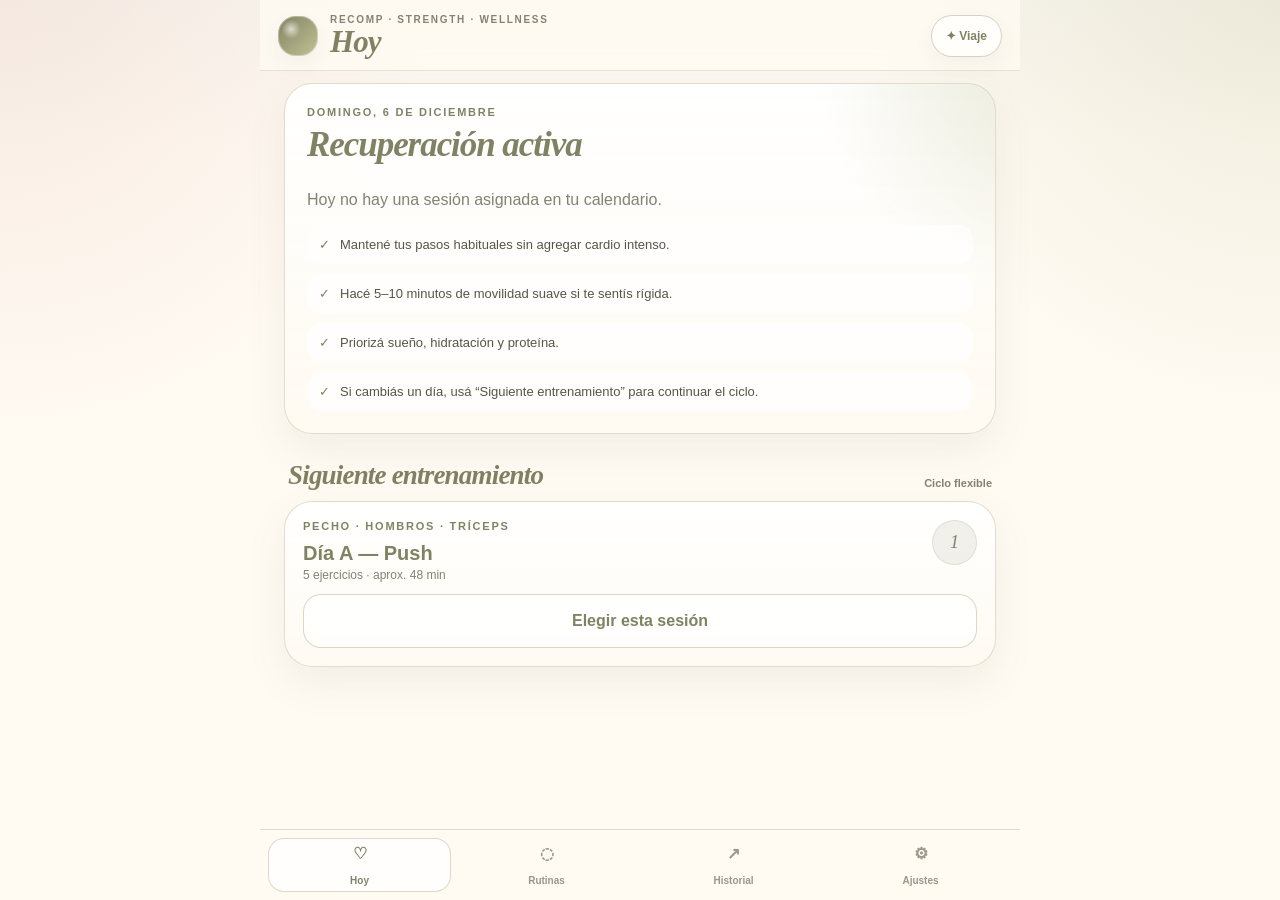
==== index.html @ f1119854 "Add files via upload Primera versión de Recomp Studio" ====
<!doctype html>
<html lang="es">
<head>
  <meta charset="utf-8">
  <meta name="viewport" content="width=device-width, initial-scale=1, viewport-fit=cover">
  <meta name="theme-color" content="#FFFAF2">
  <meta name="apple-mobile-web-app-capable" content="yes">
  <meta name="apple-mobile-web-app-status-bar-style" content="default">
  <meta name="apple-mobile-web-app-title" content="Recomp Studio">
  <meta name="description" content="Rutina personal de recomposición corporal con seguimiento de series, descansos e historial.">
  <link rel="manifest" href="./manifest.json">
  <link rel="apple-touch-icon" href="./icons/apple-touch-icon.png">
  <link rel="icon" href="./icons/icon-192.png">
  <link rel="stylesheet" href="./styles.css">
  <title>Recomp Studio</title>
</head>
<body>
  <div id="app">
    <header class="topbar">
      <div class="brand-lockup">
        <div class="brand-mark" aria-hidden="true"></div>
        <div>
          <p class="eyebrow">RECOMP · STRENGTH · WELLNESS</p>
          <h1 id="page-title">Hoy</h1>
        </div>
      </div>
      <button id="travel-pill" class="travel-pill" type="button" aria-label="Alternar modo viaje">
        <span>✦</span> Viaje
      </button>
    </header>

    <main id="main-content" class="main-content" aria-live="polite"></main>

    <aside id="timer-panel" class="timer-panel hidden" aria-live="assertive">
      <div>
        <p class="timer-label">REST BREAK</p>
        <strong id="timer-value">01:30</strong>
      </div>
      <div class="timer-actions">
        <button id="timer-pause" type="button">Pausar</button>
        <button id="timer-add" type="button">+15 s</button>
        <button id="timer-skip" type="button">Saltar</button>
      </div>
    </aside>

    <nav class="bottom-nav" aria-label="Navegación principal">
      <button class="nav-item active" data-view="today" type="button">
        <span class="nav-icon">♡</span><span>Hoy</span>
      </button>
      <button class="nav-item" data-view="routines" type="button">
        <span class="nav-icon">◌</span><span>Rutinas</span>
      </button>
      <button class="nav-item" data-view="history" type="button">
        <span class="nav-icon">↗</span><span>Historial</span>
      </button>
      <button class="nav-item" data-view="settings" type="button">
        <span class="nav-icon">⚙</span><span>Ajustes</span>
      </button>
    </nav>
  </div>

  <input id="import-input" type="file" accept="application/json" hidden>
  <script src="./routine-data.js"></script>
  <script src="./app.js"></script>
</body>
</html>
---- styles.css ----
:root {
  color-scheme: light;
  --c-sage: #818263;
  --c-avocado: #C2C395;
  --c-blush: #DDBAAE;
  --c-peach: #EFD7CF;
  --c-oat: #DCD4C1;
  --c-honey: #F3EAD4;
  --c-coconut: #FFFAF2;
  --c-ink: #555548;
  --c-ink-soft: #858174;
  --c-line: rgba(129,130,99,.22);
  --c-line-strong: rgba(129,130,99,.34);
  --c-card: rgba(255, 250, 242, .86);
  --c-white: rgba(255,255,255,.72);
  --shadow-soft: 0 16px 40px rgba(103, 98, 83, .08);
  --shadow-sm: 0 8px 20px rgba(103, 98, 83, .06);
  --radius-lg: 28px;
  --radius-md: 20px;
  --radius-sm: 15px;
  --safe-bottom: env(safe-area-inset-bottom, 0px);
  --display: ui-serif, "New York", Georgia, serif;
  --rounded: -apple-system, BlinkMacSystemFont, "SF Pro Display", "Segoe UI", sans-serif;
  --body: -apple-system, BlinkMacSystemFont, "SF Pro Text", "Segoe UI", sans-serif;
}

* { box-sizing: border-box; }
html { background: var(--c-coconut); }
body {
  margin: 0;
  min-height: 100vh;
  color: var(--c-ink);
  font-family: var(--body);
  -webkit-font-smoothing: antialiased;
  background:
    radial-gradient(circle at top left, rgba(239,215,207,.45), transparent 28%),
    radial-gradient(circle at top right, rgba(194,195,149,.24), transparent 26%),
    linear-gradient(180deg, #f8f5ee 0%, #fffaf2 16%, #fffaf2 100%);
}
button, input, select, textarea { font: inherit; }
button { cursor: pointer; -webkit-tap-highlight-color: transparent; }
button:focus-visible, input:focus-visible, select:focus-visible, textarea:focus-visible {
  outline: 2px solid var(--c-avocado);
  outline-offset: 2px;
}

#app { min-height: 100vh; max-width: 760px; margin: 0 auto; }
.topbar {
  position: sticky;
  top: 0;
  z-index: 20;
  display: flex;
  justify-content: space-between;
  align-items: center;
  gap: 12px;
  padding: calc(14px + env(safe-area-inset-top, 0px)) 18px 13px;
  background: rgba(255,250,242,.82);
  backdrop-filter: blur(16px);
  border-bottom: 1px solid rgba(220,212,193,.65);
}
.brand-lockup { display: flex; align-items: center; gap: 12px; min-width: 0; }
.brand-mark {
  width: 40px;
  height: 40px;
  flex: 0 0 40px;
  border-radius: 18px;
  background:
    radial-gradient(circle at 33% 33%, rgba(255,255,255,.65), transparent 25%),
    linear-gradient(135deg, var(--c-sage), var(--c-avocado));
  box-shadow: inset 0 0 0 1px rgba(255,255,255,.35), var(--shadow-sm);
}
.eyebrow {
  margin: 0 0 2px;
  color: var(--c-ink-soft);
  font-size: 10px;
  letter-spacing: .17em;
  font-weight: 700;
}
h1 {
  margin: 0;
  font-family: var(--display);
  font-size: 31px;
  line-height: .98;
  font-style: italic;
  letter-spacing: -.03em;
  color: var(--c-sage);
}
h2, h3, p { margin-top: 0; }

.travel-pill {
  min-height: 42px;
  border: 1px solid var(--c-line-strong);
  border-radius: 999px;
  padding: 0 14px;
  background: rgba(255,255,255,.7);
  box-shadow: var(--shadow-sm);
  color: var(--c-sage);
  font-size: 12px;
  font-weight: 700;
}
.travel-pill.active {
  background: var(--c-avocado);
  color: white;
  border-color: transparent;
}

.main-content { padding: 12px 16px calc(116px + var(--safe-bottom)); }

.hero-card, .panel, .routine-card, .history-card, .recovery-card {
  position: relative;
  overflow: hidden;
  border: 1px solid rgba(220,212,193,.8);
  border-radius: var(--radius-lg);
  background: linear-gradient(180deg, rgba(255,255,255,.92), rgba(255,250,242,.86));
  box-shadow: var(--shadow-soft);
}

.hero-card {
  padding: 24px 22px 22px;
  min-height: 260px;
  background:
    radial-gradient(circle at right -5% top -6%, rgba(194,195,149,.34), transparent 28%),
    radial-gradient(circle at right 12% top 38%, rgba(239,215,207,.72), transparent 22%),
    linear-gradient(180deg, rgba(255,255,255,.95), rgba(255,250,242,.88));
}
.hero-card::before {
  content: "";
  position: absolute;
  width: 220px;
  height: 220px;
  right: -80px;
  top: -85px;
  border-radius: 50%;
  background: rgba(129,130,99,.08);
}
.hero-card::after {
  content: "";
  position: absolute;
  width: 180px;
  height: 180px;
  right: -18px;
  bottom: -105px;
  border-radius: 50%;
  background: rgba(239,215,207,.38);
}
.hero-card > * { position: relative; z-index: 1; }

.kicker {
  margin: 0 0 10px;
  color: var(--c-sage);
  font-size: 11px;
  font-weight: 700;
  letter-spacing: .16em;
  text-transform: uppercase;
}
.hero-title {
  max-width: 72%;
  margin-bottom: 10px;
  font-family: var(--display);
  font-size: clamp(34px, 10vw, 50px);
  line-height: .95;
  font-style: italic;
  letter-spacing: -.045em;
  color: var(--c-sage);
}
.hero-subtitle {
  max-width: 64%;
  color: var(--c-ink-soft);
  line-height: 1.5;
}
.hero-meta, .routine-meta, .history-meta {
  display: flex;
  flex-wrap: wrap;
  gap: 8px;
  margin: 18px 0;
}
.chip {
  border: 1px solid rgba(220,212,193,.9);
  border-radius: 999px;
  padding: 8px 11px;
  color: var(--c-sage);
  background: rgba(255,255,255,.72);
  font-size: 12px;
  font-weight: 600;
}

.primary-btn, .secondary-btn, .danger-btn {
  width: 100%;
  min-height: 54px;
  border: 0;
  border-radius: 18px;
  padding: 0 18px;
  font-weight: 700;
}
.primary-btn {
  background: linear-gradient(135deg, var(--c-sage), #929476);
  box-shadow: 0 10px 20px rgba(129,130,99,.22);
  color: white;
}
.secondary-btn {
  background: rgba(255,255,255,.8);
  border: 1px solid rgba(220,212,193,.95);
  color: var(--c-sage);
}
.danger-btn {
  background: #f3e8e4;
  border: 1px solid rgba(221,186,174,.8);
  color: #8f7469;
}
.inline-actions { display: grid; grid-template-columns: 1fr 1fr; gap: 10px; }

.section-heading {
  display: flex;
  justify-content: space-between;
  align-items: end;
  gap: 10px;
  margin: 28px 4px 12px;
}
.section-heading h2 {
  margin: 0;
  font-family: var(--display);
  font-size: 27px;
  line-height: .98;
  font-style: italic;
  letter-spacing: -.03em;
  color: var(--c-sage);
}
.section-heading span {
  color: var(--c-ink-soft);
  font-size: 11px;
  font-weight: 600;
}

.routine-list, .history-list { display: grid; gap: 14px; }
.routine-card, .history-card { padding: 18px; }
.routine-list .routine-card:nth-child(4n+1) { background: linear-gradient(180deg, rgba(255,255,255,.96), rgba(239,215,207,.5)); }
.routine-list .routine-card:nth-child(4n+2) { background: linear-gradient(180deg, rgba(255,255,255,.96), rgba(194,195,149,.4)); }
.routine-list .routine-card:nth-child(4n+3) { background: linear-gradient(180deg, rgba(255,255,255,.96), rgba(220,212,193,.55)); }
.routine-list .routine-card:nth-child(4n+4) { background: linear-gradient(180deg, rgba(255,255,255,.96), rgba(238,234,212,.6)); }
.routine-card-top, .history-card-top {
  display: flex;
  justify-content: space-between;
  gap: 12px;
}
.routine-number {
  display: grid;
  place-items: center;
  flex: 0 0 45px;
  height: 45px;
  border-radius: 50%;
  background: rgba(129,130,99,.11);
  color: var(--c-sage);
  font-family: var(--display);
  font-size: 18px;
  font-style: italic;
  box-shadow: inset 0 0 0 1px rgba(129,130,99,.16);
}
.routine-card h3, .history-card h3 {
  margin-bottom: 4px;
  font-size: 20px;
  line-height: 1.12;
  color: var(--c-sage);
}
.muted { color: var(--c-ink-soft); }
.small { font-size: 12px; }

.workout-header {
  margin-bottom: 15px;
  padding: 16px 16px;
  border-radius: 22px;
  background: rgba(255,255,255,.78);
  border: 1px solid rgba(220,212,193,.9);
  box-shadow: var(--shadow-sm);
}
.back-btn {
  border: 0;
  background: none;
  color: var(--c-sage);
  padding: 6px 0 10px;
  font-weight: 700;
}
.progress-wrap { margin: 13px 0 4px; }
.progress-info {
  display: flex;
  justify-content: space-between;
  margin-bottom: 7px;
  color: var(--c-ink-soft);
  font-size: 12px;
}
.progress-track {
  height: 10px;
  border-radius: 999px;
  background: rgba(220,212,193,.7);
  overflow: hidden;
}
.progress-bar {
  height: 100%;
  background: linear-gradient(90deg, var(--c-blush), var(--c-avocado));
  border-radius: inherit;
  transition: width .25s ease;
}

.exercise-list { display: grid; gap: 13px; }
.exercise-card {
  border: 1px solid rgba(220,212,193,.9);
  border-radius: 24px;
  padding: 17px;
  background: rgba(255,255,255,.88);
  box-shadow: var(--shadow-sm);
  transition: .2s ease;
}
.exercise-card.complete {
  background: linear-gradient(180deg, rgba(194,195,149,.18), rgba(255,255,255,.88));
  border-color: rgba(194,195,149,.7);
}
.exercise-card h3 {
  margin: 0;
  font-size: 18px;
  line-height: 1.18;
  color: var(--c-sage);
}
.exercise-top { display: flex; justify-content: space-between; gap: 10px; }
.exercise-index {
  flex: 0 0 36px;
  height: 36px;
  display: grid;
  place-items: center;
  border-radius: 50%;
  background: rgba(239,215,207,.65);
  color: var(--c-sage);
  font-weight: 700;
}
.exercise-heading { flex: 1; }
.exercise-detail {
  margin: 6px 0 0;
  color: var(--c-ink-soft);
  font-size: 13px;
}
.superset-badge, .travel-badge {
  display: inline-flex;
  align-items: center;
  margin-top: 9px;
  border-radius: 999px;
  padding: 6px 9px;
  font-size: 10px;
  font-weight: 700;
  letter-spacing: .05em;
  text-transform: uppercase;
}
.superset-badge { background: rgba(194,195,149,.32); color: var(--c-sage); }
.travel-badge { background: rgba(239,215,207,.65); color: #8f7469; }
.last-performance, .suggestion {
  margin: 13px 0 0;
  border-radius: 14px;
  padding: 10px 12px;
  background: rgba(255,250,242,.88);
  color: var(--c-ink-soft);
  font-size: 12px;
  line-height: 1.45;
}
.suggestion { background: rgba(238,234,212,.65); color: var(--c-sage); }

.set-table { display: grid; gap: 8px; margin-top: 14px; }
.set-row {
  display: grid;
  grid-template-columns: 34px minmax(0,1fr) minmax(0,1fr) 45px;
  align-items: center;
  gap: 7px;
}
.set-number {
  text-align: center;
  color: var(--c-ink-soft);
  font-size: 12px;
  font-weight: 700;
}
.field-wrap { position: relative; }
.field-wrap input {
  width: 100%;
  min-height: 44px;
  border: 1px solid rgba(220,212,193,.95);
  border-radius: 14px;
  padding: 8px 29px 8px 11px;
  background: rgba(255,255,255,.92);
  color: var(--c-sage);
  font-size: 15px;
}
.field-unit {
  position: absolute;
  right: 9px;
  top: 50%;
  transform: translateY(-50%);
  color: var(--c-ink-soft);
  font-size: 10px;
}
.set-toggle {
  width: 43px;
  height: 43px;
  border: 1px solid rgba(194,195,149,.65);
  border-radius: 50%;
  background: rgba(255,255,255,.95);
  color: var(--c-sage);
  font-size: 16px;
  font-weight: 700;
}
.set-toggle.done {
  background: var(--c-avocado);
  border-color: transparent;
  color: white;
}
.finish-wrap { margin-top: 18px; }

.timer-panel {
  position: fixed;
  z-index: 40;
  left: max(12px, calc((100vw - 760px) / 2 + 12px));
  right: max(12px, calc((100vw - 760px) / 2 + 12px));
  bottom: calc(78px + var(--safe-bottom));
  display: flex;
  justify-content: space-between;
  align-items: center;
  gap: 11px;
  border: 1px solid rgba(220,212,193,.9);
  border-radius: 21px;
  padding: 12px 14px;
  background: rgba(129,130,99,.96);
  box-shadow: 0 14px 36px rgba(129,130,99,.24);
  color: white;
}
.timer-panel.urgent {
  background: rgba(221,186,174,.98);
  color: #6b6458;
}
.timer-panel.hidden { display: none; }
.timer-label {
  margin: 0;
  color: rgba(255,255,255,.82);
  font-size: 10px;
  letter-spacing: .11em;
  font-weight: 700;
}
.timer-panel.urgent .timer-label { color: rgba(107,100,88,.82); }
.timer-panel strong {
  font-size: 27px;
  font-variant-numeric: tabular-nums;
}
.timer-actions { display: flex; gap: 6px; }
.timer-actions button {
  min-height: 38px;
  border: 1px solid rgba(255,255,255,.34);
  border-radius: 11px;
  padding: 0 10px;
  background: rgba(255,255,255,.12);
  color: white;
  font-size: 11px;
  font-weight: 700;
}
.timer-panel.urgent .timer-actions button {
  border-color: rgba(107,100,88,.22);
  background: rgba(255,255,255,.36);
  color: #6b6458;
}

.bottom-nav {
  position: fixed;
  z-index: 30;
  left: 50%;
  transform: translateX(-50%);
  bottom: 0;
  width: min(100%, 760px);
  display: grid;
  grid-template-columns: repeat(4,1fr);
  gap: 4px;
  padding: 8px 8px calc(8px + var(--safe-bottom));
  border-top: 1px solid rgba(220,212,193,.8);
  background: rgba(255,250,242,.92);
  backdrop-filter: blur(18px);
}
.nav-item {
  min-height: 54px;
  border: 0;
  border-radius: 16px;
  background: transparent;
  color: #9b9789;
  display: grid;
  place-items: center;
  gap: 1px;
  font-size: 10px;
  font-weight: 700;
}
.nav-item.active {
  background: rgba(255,255,255,.78);
  box-shadow: inset 0 0 0 1px rgba(220,212,193,.9);
  color: var(--c-sage);
}
.nav-icon { font-size: 16px; }

.panel { padding: 19px; }
.setting-row {
  display: flex;
  justify-content: space-between;
  align-items: center;
  gap: 16px;
  padding: 14px 0;
  border-bottom: 1px solid rgba(220,212,193,.72);
}
.setting-row:last-child { border-bottom: 0; }
.switch { position: relative; width: 50px; height: 30px; flex: 0 0 auto; }
.switch input { opacity: 0; width: 0; height: 0; }
.slider {
  position: absolute;
  inset: 0;
  border-radius: 999px;
  background: rgba(220,212,193,.85);
  transition: .2s;
}
.slider::after {
  content: "";
  position: absolute;
  width: 24px;
  height: 24px;
  left: 3px;
  top: 3px;
  border-radius: 50%;
  background: white;
  box-shadow: var(--shadow-sm);
  transition: .2s;
}
.switch input:checked + .slider { background: var(--c-avocado); }
.switch input:checked + .slider::after { transform: translateX(20px); }

.schedule-grid { display: grid; gap: 9px; margin-top: 12px; }
.schedule-row {
  display: grid;
  grid-template-columns: 90px 1fr;
  align-items: center;
  gap: 10px;
}
.schedule-row select {
  width: 100%;
  min-height: 43px;
  border: 1px solid rgba(220,212,193,.95);
  border-radius: 12px;
  padding: 0 10px;
  background: rgba(255,255,255,.84);
  color: var(--c-sage);
}
.recovery-card {
  padding: 22px;
  background:
    radial-gradient(circle at right -8% top -10%, rgba(194,195,149,.38), transparent 28%),
    linear-gradient(180deg, rgba(255,255,255,.95), rgba(255,250,242,.9));
}
.recovery-card h2 {
  max-width: 72%;
  font-family: var(--display);
  font-size: 35px;
  line-height: .97;
  font-style: italic;
  letter-spacing: -.03em;
  color: var(--c-sage);
}
.recovery-list { display: grid; gap: 10px; margin: 16px 0 0; }
.recovery-item {
  display: flex;
  gap: 10px;
  align-items: start;
  padding: 12px;
  border-radius: 15px;
  background: rgba(255,255,255,.74);
  font-size: 13px;
}
.recovery-item span:first-child { color: var(--c-sage); }
.history-card:nth-child(3n+1) { background: linear-gradient(180deg, rgba(255,255,255,.95), rgba(239,215,207,.45)); }
.history-card:nth-child(3n+2) { background: linear-gradient(180deg, rgba(255,255,255,.95), rgba(194,195,149,.32)); }
.history-card:nth-child(3n+3) { background: linear-gradient(180deg, rgba(255,255,255,.95), rgba(220,212,193,.5)); }

.empty-state {
  text-align: center;
  padding: 42px 20px;
  color: var(--c-ink-soft);
}
.divider { height: 1px; background: rgba(220,212,193,.8); margin: 18px 0; }
.note-input {
  width: 100%;
  min-height: 92px;
  resize: vertical;
  border: 1px solid rgba(220,212,193,.95);
  border-radius: 15px;
  padding: 12px;
  background: rgba(255,255,255,.92);
  color: var(--c-sage);
}
.toast {
  position: fixed;
  z-index: 100;
  left: 50%;
  transform: translateX(-50%);
  bottom: calc(95px + var(--safe-bottom));
  padding: 12px 14px;
  border-radius: 13px;
  background: var(--c-sage);
  color: white;
  font-size: 12px;
  font-weight: 700;
  box-shadow: 0 14px 30px rgba(129,130,99,.22);
}
code {
  padding: 2px 6px;
  border-radius: 6px;
  background: rgba(239,215,207,.45);
  color: var(--c-sage);
}
@media (max-width: 390px) {
  .hero-title { max-width: 70%; font-size: 37px; }
  .hero-subtitle { max-width: 70%; }
  .timer-actions button { padding: 0 8px; }
}
@media (min-width: 640px) {
  .main-content { padding-left: 24px; padding-right: 24px; }
  .routine-list { grid-template-columns: 1fr 1fr; }
}
@media (prefers-reduced-motion: reduce) {
  *, *::before, *::after { scroll-behavior: auto !important; transition: none !important; }
}
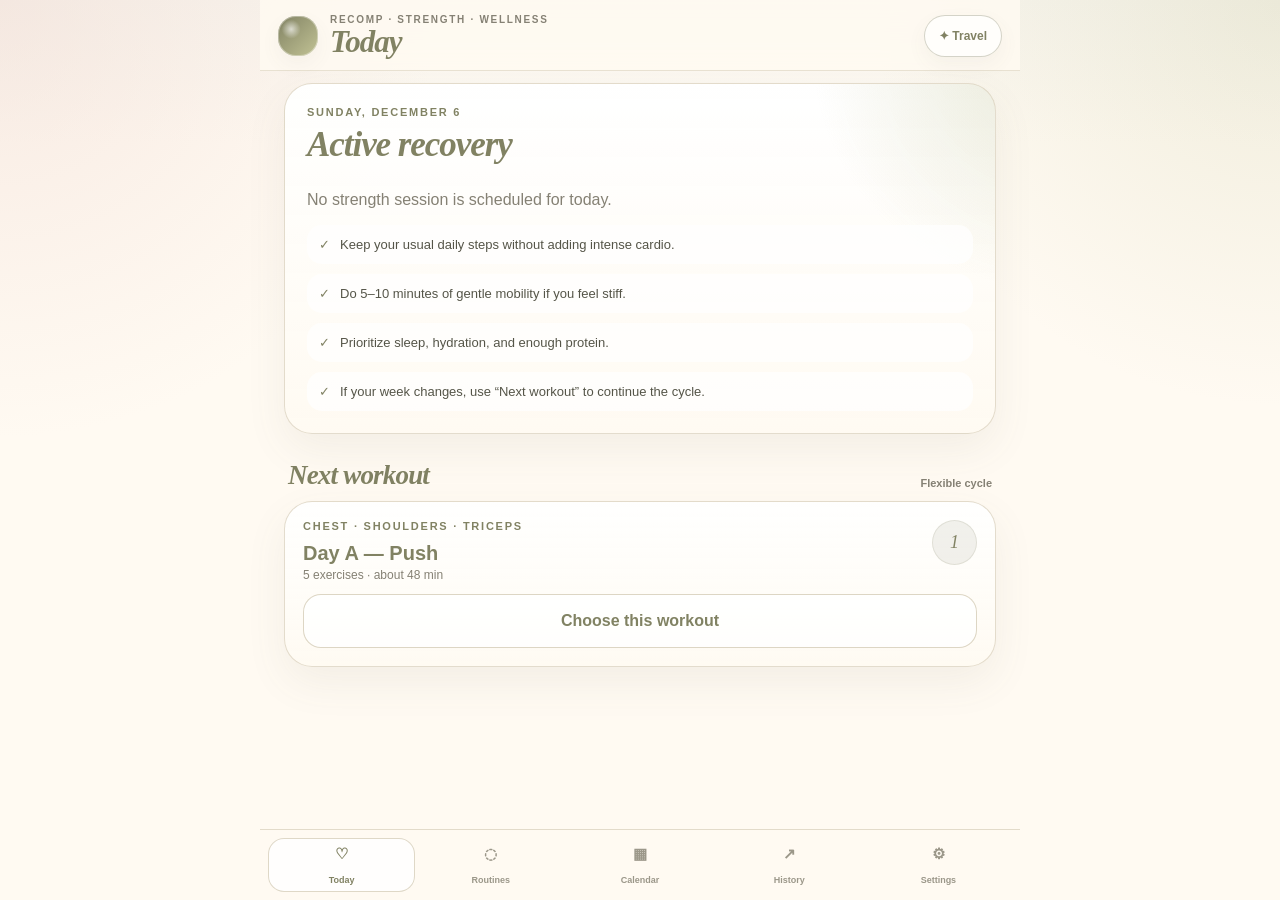
==== commit 5f162217: "Add files via upload" ====
--- a/index.html
+++ b/index.html
@@ -1,5 +1,5 @@
 <!doctype html>
-<html lang="es">
+<html lang="en">
 <head>
   <meta charset="utf-8">
   <meta name="viewport" content="width=device-width, initial-scale=1, viewport-fit=cover">
@@ -7,7 +7,7 @@
   <meta name="apple-mobile-web-app-capable" content="yes">
   <meta name="apple-mobile-web-app-status-bar-style" content="default">
   <meta name="apple-mobile-web-app-title" content="Recomp Studio">
-  <meta name="description" content="Rutina personal de recomposición corporal con seguimiento de series, descansos e historial.">
+  <meta name="description" content="A personal body recomposition workout tracker with sets, RIR, notes, rest timers, history, and calendar.">
   <link rel="manifest" href="./manifest.json">
   <link rel="apple-touch-icon" href="./icons/apple-touch-icon.png">
   <link rel="icon" href="./icons/icon-192.png">
@@ -21,11 +21,11 @@
         <div class="brand-mark" aria-hidden="true"></div>
         <div>
           <p class="eyebrow">RECOMP · STRENGTH · WELLNESS</p>
-          <h1 id="page-title">Hoy</h1>
+          <h1 id="page-title">Today</h1>
         </div>
       </div>
-      <button id="travel-pill" class="travel-pill" type="button" aria-label="Alternar modo viaje">
-        <span>✦</span> Viaje
+      <button id="travel-pill" class="travel-pill" type="button" aria-label="Toggle travel mode">
+        <span>✦</span> Travel
       </button>
     </header>
 
@@ -37,24 +37,27 @@
         <strong id="timer-value">01:30</strong>
       </div>
       <div class="timer-actions">
-        <button id="timer-pause" type="button">Pausar</button>
+        <button id="timer-pause" type="button">Pause</button>
         <button id="timer-add" type="button">+15 s</button>
-        <button id="timer-skip" type="button">Saltar</button>
+        <button id="timer-skip" type="button">Skip</button>
       </div>
     </aside>
 
-    <nav class="bottom-nav" aria-label="Navegación principal">
+    <nav class="bottom-nav" aria-label="Main navigation">
       <button class="nav-item active" data-view="today" type="button">
-        <span class="nav-icon">♡</span><span>Hoy</span>
+        <span class="nav-icon">♡</span><span>Today</span>
       </button>
       <button class="nav-item" data-view="routines" type="button">
-        <span class="nav-icon">◌</span><span>Rutinas</span>
+        <span class="nav-icon">◌</span><span>Routines</span>
+      </button>
+      <button class="nav-item" data-view="calendar" type="button">
+        <span class="nav-icon">▦</span><span>Calendar</span>
       </button>
       <button class="nav-item" data-view="history" type="button">
-        <span class="nav-icon">↗</span><span>Historial</span>
+        <span class="nav-icon">↗</span><span>History</span>
       </button>
       <button class="nav-item" data-view="settings" type="button">
-        <span class="nav-icon">⚙</span><span>Ajustes</span>
+        <span class="nav-icon">⚙</span><span>Settings</span>
       </button>
     </nav>
   </div>
--- a/styles.css
+++ b/styles.css
@@ -468,7 +468,7 @@
   bottom: 0;
   width: min(100%, 760px);
   display: grid;
-  grid-template-columns: repeat(4,1fr);
+  grid-template-columns: repeat(5, 1fr);
   gap: 4px;
   padding: 8px 8px calc(8px + var(--safe-bottom));
   border-top: 1px solid rgba(220,212,193,.8);
@@ -622,3 +622,273 @@
 @media (prefers-reduced-motion: reduce) {
   *, *::before, *::after { scroll-behavior: auto !important; transition: none !important; }
 }
+
+
+/* Version 2: English UI, RIR tracking, exercise notes, and calendar */
+.bottom-nav { gap: 2px; }
+.nav-item { min-width: 0; padding-left: 2px; padding-right: 2px; font-size: 9px; }
+.nav-icon { font-size: 15px; }
+
+.set-table-header,
+.set-row {
+  display: grid;
+  grid-template-columns: 27px repeat(3, minmax(0, 1fr)) 42px;
+  align-items: center;
+  gap: 6px;
+}
+
+.set-table-header {
+  padding: 0 1px 2px;
+  color: var(--c-ink-soft);
+  font-size: 10px;
+  font-weight: 700;
+  text-align: center;
+  text-transform: uppercase;
+  letter-spacing: .04em;
+}
+
+.set-table-header span:first-child { text-align: center; }
+
+.field-wrap input {
+  padding: 8px 6px;
+  text-align: center;
+  font-size: 14px;
+}
+
+.exercise-note-label {
+  display: block;
+  margin: 16px 0 7px;
+  color: var(--c-sage);
+  font-family: var(--font-display);
+  font-size: 16px;
+  font-style: italic;
+  font-weight: 600;
+}
+
+.exercise-note-input {
+  width: 100%;
+  min-height: 74px;
+  resize: vertical;
+  border: 1px solid rgba(220,212,193,.95);
+  border-radius: 15px;
+  padding: 11px 12px;
+  background: rgba(255,255,255,.76);
+  color: var(--c-ink);
+  line-height: 1.4;
+}
+
+.last-performance-title { margin-bottom: 8px; }
+
+.last-set-list {
+  display: flex;
+  flex-wrap: wrap;
+  gap: 6px;
+}
+
+.last-set-pill {
+  display: inline-flex;
+  border: 1px solid rgba(194,195,149,.58);
+  border-radius: 999px;
+  padding: 5px 8px;
+  background: rgba(255,255,255,.68);
+  color: var(--c-ink);
+  font-size: 10px;
+  font-weight: 650;
+}
+
+.last-exercise-note,
+.calendar-note,
+.session-note {
+  margin: 9px 0 0;
+  border-left: 3px solid var(--c-blush);
+  padding: 8px 10px;
+  border-radius: 0 10px 10px 0;
+  background: rgba(239,215,207,.36);
+  color: var(--c-ink);
+  font-size: 12px;
+  line-height: 1.45;
+}
+
+.calendar-card,
+.calendar-session-card {
+  border: 1px solid rgba(220,212,193,.86);
+  border-radius: 26px;
+  background: rgba(255,255,255,.74);
+  box-shadow: var(--soft-shadow);
+}
+
+.calendar-card { padding: 18px; }
+
+.calendar-toolbar {
+  display: grid;
+  grid-template-columns: 43px 1fr 43px;
+  align-items: center;
+  gap: 10px;
+  text-align: center;
+}
+
+.calendar-toolbar h2 {
+  margin: 0;
+  color: var(--c-sage);
+  font-family: var(--font-display);
+  font-size: 28px;
+  font-style: italic;
+  font-weight: 600;
+}
+
+.calendar-toolbar .kicker { margin-bottom: 3px; }
+
+.calendar-arrow {
+  width: 43px;
+  height: 43px;
+  border: 1px solid rgba(220,212,193,.95);
+  border-radius: 50%;
+  background: rgba(255,255,255,.84);
+  color: var(--c-sage);
+  font-size: 18px;
+}
+
+.calendar-summary {
+  display: flex;
+  justify-content: center;
+  flex-wrap: wrap;
+  gap: 7px;
+  margin: 15px 0 17px;
+}
+
+.calendar-weekdays,
+.calendar-grid {
+  display: grid;
+  grid-template-columns: repeat(7, minmax(0, 1fr));
+  gap: 5px;
+}
+
+.calendar-weekdays {
+  margin-bottom: 7px;
+  color: var(--c-ink-soft);
+  font-size: 9px;
+  font-weight: 750;
+  text-align: center;
+  text-transform: uppercase;
+  letter-spacing: .04em;
+}
+
+.calendar-day {
+  position: relative;
+  min-width: 0;
+  aspect-ratio: .83;
+  border: 1px solid transparent;
+  border-radius: 12px;
+  padding: 6px 3px 4px;
+  background: rgba(255,250,242,.7);
+  color: var(--c-ink);
+  text-align: center;
+}
+
+.calendar-day-empty { background: transparent; }
+
+.calendar-day.today {
+  box-shadow: inset 0 0 0 1px var(--c-blush);
+}
+
+.calendar-day.selected {
+  border-color: var(--c-sage);
+  background: rgba(194,195,149,.23);
+}
+
+.calendar-day.has-workout {
+  background: rgba(221,186,174,.28);
+}
+
+.calendar-date-number {
+  display: block;
+  font-size: 12px;
+  font-weight: 750;
+}
+
+.calendar-workout-label {
+  display: block;
+  margin-top: 5px;
+  overflow: hidden;
+  color: var(--c-sage);
+  font-size: 8px;
+  font-weight: 750;
+  line-height: 1.05;
+  text-overflow: ellipsis;
+  white-space: nowrap;
+}
+
+.calendar-more {
+  position: absolute;
+  right: 3px;
+  bottom: 2px;
+  color: var(--c-blush);
+  font-size: 8px;
+  font-weight: 800;
+}
+
+.calendar-detail-list { display: grid; gap: 13px; }
+
+.calendar-session-card { padding: 17px; }
+
+.calendar-session-head {
+  display: flex;
+  justify-content: space-between;
+  gap: 12px;
+  align-items: start;
+}
+
+.calendar-session-head h3 {
+  margin: 0;
+  color: var(--c-sage);
+  font-family: var(--font-display);
+  font-size: 23px;
+  font-style: italic;
+  font-weight: 600;
+}
+
+.calendar-exercise-list {
+  display: grid;
+  gap: 10px;
+  margin-top: 15px;
+}
+
+.calendar-exercise {
+  padding: 11px 0;
+  border-top: 1px solid rgba(220,212,193,.68);
+}
+
+.calendar-exercise:first-child { border-top: 0; }
+
+.calendar-set-summary {
+  margin-top: 7px;
+}
+
+.calendar-set-summary .last-set-list {
+  display: flex;
+}
+
+@media (max-width: 390px) {
+  .set-table-header,
+  .set-row {
+    grid-template-columns: 24px repeat(3, minmax(0, 1fr)) 39px;
+    gap: 4px;
+  }
+
+  .field-wrap input {
+    min-height: 41px;
+    padding: 7px 3px;
+    font-size: 13px;
+  }
+
+  .set-toggle {
+    width: 39px;
+    height: 39px;
+  }
+
+  .calendar-card { padding: 14px 10px; }
+  .calendar-weekdays,
+  .calendar-grid { gap: 3px; }
+  .calendar-day { border-radius: 10px; padding-left: 2px; padding-right: 2px; }
+  .calendar-workout-label { font-size: 7px; }
+}
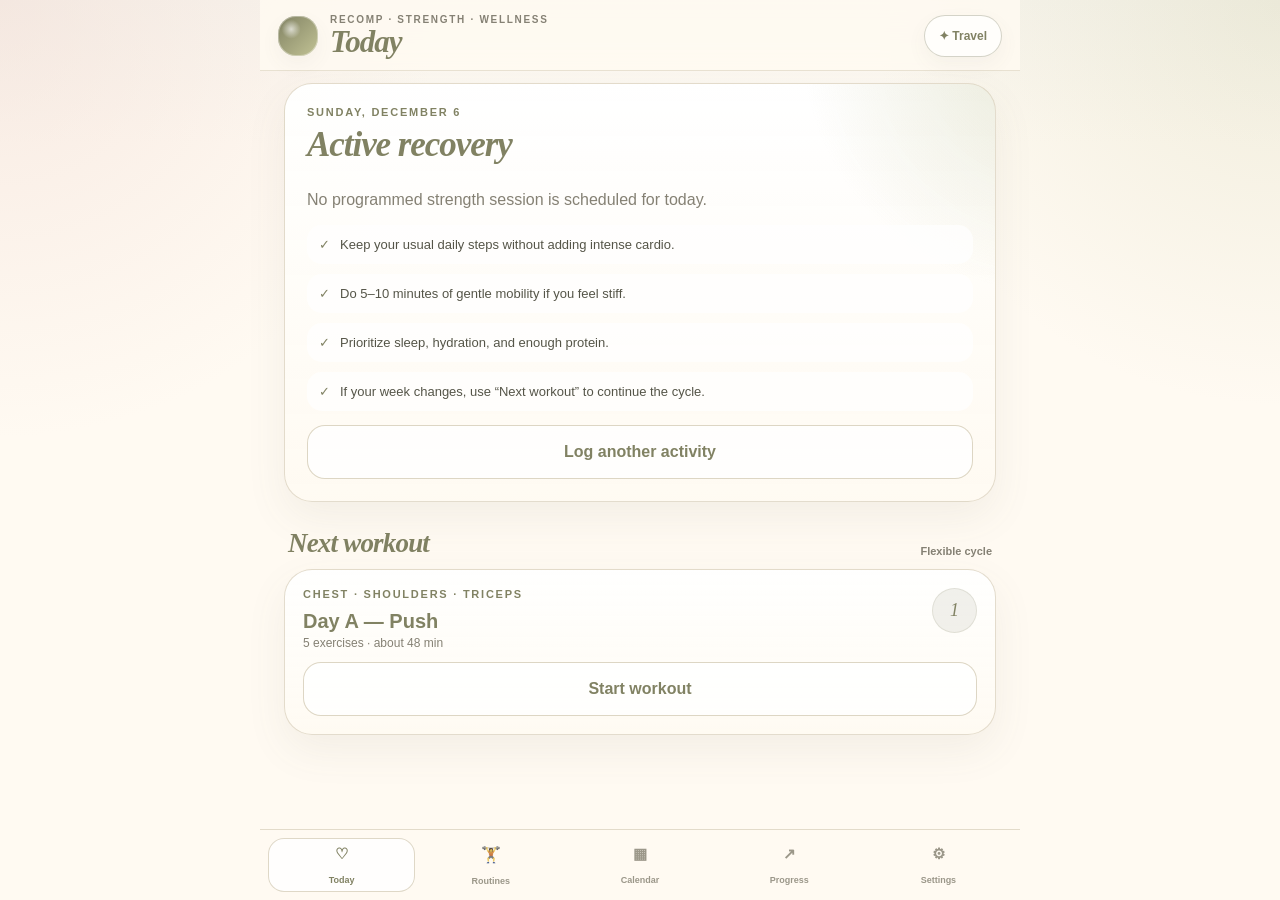
==== commit 220651f1: "Add files via upload" ====
--- a/index.html
+++ b/index.html
@@ -6,13 +6,13 @@
   <meta name="theme-color" content="#FFFAF2">
   <meta name="apple-mobile-web-app-capable" content="yes">
   <meta name="apple-mobile-web-app-status-bar-style" content="default">
-  <meta name="apple-mobile-web-app-title" content="Recomp Studio">
-  <meta name="description" content="A personal body recomposition workout tracker with sets, RIR, notes, rest timers, history, and calendar.">
+  <meta name="apple-mobile-web-app-title" content="Recomp Studio+">
+  <meta name="description" content="A personal body recomposition workout planner and tracker with RIR, exercise notes, calendar, activities, progress, and editable routines.">
   <link rel="manifest" href="./manifest.json">
   <link rel="apple-touch-icon" href="./icons/apple-touch-icon.png">
   <link rel="icon" href="./icons/icon-192.png">
   <link rel="stylesheet" href="./styles.css">
-  <title>Recomp Studio</title>
+  <title>Recomp Studio+</title>
 </head>
 <body>
   <div id="app">
@@ -32,13 +32,14 @@
     <main id="main-content" class="main-content" aria-live="polite"></main>
 
     <aside id="timer-panel" class="timer-panel hidden" aria-live="assertive">
-      <div>
+      <div class="timer-copy">
         <p class="timer-label">REST BREAK</p>
         <strong id="timer-value">01:30</strong>
       </div>
       <div class="timer-actions">
         <button id="timer-pause" type="button">Pause</button>
-        <button id="timer-add" type="button">+15 s</button>
+        <button id="timer-subtract" type="button">−15</button>
+        <button id="timer-add" type="button">+15</button>
         <button id="timer-skip" type="button">Skip</button>
       </div>
     </aside>
@@ -48,13 +49,13 @@
         <span class="nav-icon">♡</span><span>Today</span>
       </button>
       <button class="nav-item" data-view="routines" type="button">
-        <span class="nav-icon">◌</span><span>Routines</span>
+        <span class="nav-icon routine-nav-icon">🏋️</span><span>Routines</span>
       </button>
       <button class="nav-item" data-view="calendar" type="button">
         <span class="nav-icon">▦</span><span>Calendar</span>
       </button>
       <button class="nav-item" data-view="history" type="button">
-        <span class="nav-icon">↗</span><span>History</span>
+        <span class="nav-icon">↗</span><span>Progress</span>
       </button>
       <button class="nav-item" data-view="settings" type="button">
         <span class="nav-icon">⚙</span><span>Settings</span>
@@ -63,6 +64,8 @@
   </div>
 
   <input id="import-input" type="file" accept="application/json" hidden>
+  <div id="modal-root"></div>
+
   <script src="./routine-data.js"></script>
   <script src="./app.js"></script>
 </body>
--- a/styles.css
+++ b/styles.css
@@ -624,11 +624,88 @@
 }
 
 
-/* Version 2: English UI, RIR tracking, exercise notes, and calendar */
-.bottom-nav { gap: 2px; }
-.nav-item { min-width: 0; padding-left: 2px; padding-right: 2px; font-size: 9px; }
+/* Recomp Studio+ */
+.bottom-nav {
+  grid-template-columns: repeat(5, 1fr);
+  gap: 2px;
+}
+.nav-item {
+  min-width: 0;
+  padding-left: 2px;
+  padding-right: 2px;
+  font-size: 9px;
+}
 .nav-icon { font-size: 15px; }
-
+.routine-nav-icon { font-size: 16px; filter: saturate(.65); }
+
+.timer-copy { min-width: 70px; }
+.timer-actions {
+  display: grid;
+  grid-template-columns: repeat(4, auto);
+  gap: 5px;
+}
+.timer-actions button {
+  padding-left: 8px;
+  padding-right: 8px;
+}
+
+/* Generic forms */
+.form-label {
+  display: block;
+  margin: 14px 0 7px;
+  color: var(--c-sage);
+  font-size: 12px;
+  font-weight: 700;
+}
+.form-input,
+.form-textarea {
+  width: 100%;
+  border: 1px solid rgba(220,212,193,.95);
+  border-radius: 14px;
+  padding: 11px 12px;
+  background: rgba(255,255,255,.82);
+  color: var(--c-ink);
+}
+.form-input { min-height: 45px; }
+.form-textarea { min-height: 96px; resize: vertical; }
+
+/* Routines */
+.routine-exercise-links {
+  display: grid;
+  gap: 6px;
+  margin: 14px 0;
+}
+.exercise-link {
+  display: flex;
+  justify-content: space-between;
+  gap: 10px;
+  width: 100%;
+  border: 0;
+  border-bottom: 1px solid rgba(220,212,193,.62);
+  padding: 8px 2px;
+  background: transparent;
+  color: var(--c-ink);
+  text-align: left;
+  font-size: 12px;
+}
+.exercise-link span { color: var(--c-sage); }
+
+/* Workout */
+.exercise-actions {
+  display: flex;
+  flex-wrap: wrap;
+  gap: 8px;
+  margin-top: 11px;
+}
+.text-btn {
+  border: 1px solid rgba(220,212,193,.92);
+  border-radius: 999px;
+  padding: 7px 10px;
+  background: rgba(255,255,255,.66);
+  color: var(--c-sage);
+  font-size: 11px;
+  font-weight: 700;
+}
 .set-table-header,
 .set-row {
   display: grid;
@@ -636,7 +713,6 @@
   align-items: center;
   gap: 6px;
 }
-
 .set-table-header {
   padding: 0 1px 2px;
   color: var(--c-ink-soft);
@@ -646,28 +722,23 @@
   text-transform: uppercase;
   letter-spacing: .04em;
 }
-
-.set-table-header span:first-child { text-align: center; }
-
 .field-wrap input {
   padding: 8px 6px;
   text-align: center;
   font-size: 14px;
 }
-
 .exercise-note-label {
   display: block;
   margin: 16px 0 7px;
   color: var(--c-sage);
-  font-family: var(--font-display);
-  font-size: 16px;
+  font-family: var(--display);
+  font-size: 17px;
   font-style: italic;
   font-weight: 600;
 }
-
 .exercise-note-input {
   width: 100%;
-  min-height: 74px;
+  min-height: 76px;
   resize: vertical;
   border: 1px solid rgba(220,212,193,.95);
   border-radius: 15px;
@@ -676,15 +747,23 @@
   color: var(--c-ink);
   line-height: 1.4;
 }
-
-.last-performance-title { margin-bottom: 8px; }
-
+.last-performance-title {
+  display: flex;
+  flex-wrap: wrap;
+  justify-content: space-between;
+  gap: 6px;
+  margin-bottom: 8px;
+}
+.last-substitute {
+  color: var(--c-sage);
+  font-size: 10px;
+  font-weight: 700;
+}
 .last-set-list {
   display: flex;
   flex-wrap: wrap;
   gap: 6px;
 }
-
 .last-set-pill {
   display: inline-flex;
   border: 1px solid rgba(194,195,149,.58);
@@ -695,10 +774,10 @@
   font-size: 10px;
   font-weight: 650;
 }
-
 .last-exercise-note,
 .calendar-note,
-.session-note {
+.session-note,
+.activity-note {
   margin: 9px 0 0;
   border-left: 3px solid var(--c-blush);
   padding: 8px 10px;
@@ -709,16 +788,17 @@
   line-height: 1.45;
 }
 
+/* Calendar */
 .calendar-card,
-.calendar-session-card {
+.calendar-session-card,
+.calendar-day-note-card,
+.activity-card {
   border: 1px solid rgba(220,212,193,.86);
   border-radius: 26px;
   background: rgba(255,255,255,.74);
-  box-shadow: var(--soft-shadow);
-}
-
+  box-shadow: var(--shadow-soft);
+}
 .calendar-card { padding: 18px; }
-
 .calendar-toolbar {
   display: grid;
   grid-template-columns: 43px 1fr 43px;
@@ -726,18 +806,14 @@
   gap: 10px;
   text-align: center;
 }
-
 .calendar-toolbar h2 {
   margin: 0;
   color: var(--c-sage);
-  font-family: var(--font-display);
+  font-family: var(--display);
   font-size: 28px;
   font-style: italic;
   font-weight: 600;
 }
-
-.calendar-toolbar .kicker { margin-bottom: 3px; }
-
 .calendar-arrow {
   width: 43px;
   height: 43px;
@@ -747,7 +823,6 @@
   color: var(--c-sage);
   font-size: 18px;
 }
-
 .calendar-summary {
   display: flex;
   justify-content: center;
@@ -755,14 +830,12 @@
   gap: 7px;
   margin: 15px 0 17px;
 }
-
 .calendar-weekdays,
 .calendar-grid {
   display: grid;
   grid-template-columns: repeat(7, minmax(0, 1fr));
   gap: 5px;
 }
-
 .calendar-weekdays {
   margin-bottom: 7px;
   color: var(--c-ink-soft);
@@ -770,125 +843,431 @@
   font-weight: 750;
   text-align: center;
   text-transform: uppercase;
-  letter-spacing: .04em;
-}
-
+}
 .calendar-day {
   position: relative;
   min-width: 0;
-  aspect-ratio: .83;
+  aspect-ratio: .78;
   border: 1px solid transparent;
   border-radius: 12px;
-  padding: 6px 3px 4px;
-  background: rgba(255,250,242,.7);
+  padding: 6px 2px 4px;
+  background: rgba(255,250,242,.72);
   color: var(--c-ink);
   text-align: center;
 }
-
 .calendar-day-empty { background: transparent; }
-
-.calendar-day.today {
-  box-shadow: inset 0 0 0 1px var(--c-blush);
-}
-
+.calendar-day.today { box-shadow: inset 0 0 0 1px var(--c-blush); }
 .calendar-day.selected {
   border-color: var(--c-sage);
-  background: rgba(194,195,149,.23);
-}
-
-.calendar-day.has-workout {
-  background: rgba(221,186,174,.28);
-}
-
+  background: rgba(194,195,149,.22);
+}
+.calendar-day.has-workout { background: rgba(221,186,174,.25); }
+.calendar-day.has-activity:not(.has-workout) { background: rgba(194,195,149,.18); }
 .calendar-date-number {
   display: block;
   font-size: 12px;
   font-weight: 750;
 }
-
-.calendar-workout-label {
+.calendar-workout-label,
+.calendar-activity-label {
   display: block;
-  margin-top: 5px;
+  margin-top: 4px;
   overflow: hidden;
   color: var(--c-sage);
-  font-size: 8px;
+  font-size: 7px;
   font-weight: 750;
   line-height: 1.05;
   text-overflow: ellipsis;
   white-space: nowrap;
 }
-
-.calendar-more {
+.calendar-activity-label { color: #9c7165; }
+.calendar-note-dot {
   position: absolute;
-  right: 3px;
-  bottom: 2px;
-  color: var(--c-blush);
-  font-size: 8px;
-  font-weight: 800;
-}
-
-.calendar-detail-list { display: grid; gap: 13px; }
-
+  left: 50%;
+  bottom: 4px;
+  width: 5px;
+  height: 5px;
+  transform: translateX(-50%);
+  border-radius: 50%;
+  background: var(--c-sage);
+}
+.calendar-day-note-card {
+  display: grid;
+  gap: 10px;
+  margin-bottom: 13px;
+  padding: 16px;
+}
+.calendar-note-title {
+  color: var(--c-sage);
+  font-family: var(--display);
+  font-size: 21px;
+  font-style: italic;
+  font-weight: 600;
+}
+.calendar-day-note-input {
+  width: 100%;
+  min-height: 88px;
+  resize: vertical;
+  border: 1px solid rgba(220,212,193,.95);
+  border-radius: 15px;
+  padding: 11px 12px;
+  background: rgba(255,255,255,.83);
+  color: var(--c-ink);
+}
+.calendar-note-save {
+  min-height: 45px;
+  width: auto;
+  justify-self: start;
+}
+.calendar-activity-actions { margin-bottom: 8px; }
+.activity-list,
+.calendar-detail-list {
+  display: grid;
+  gap: 13px;
+}
+.activity-card {
+  display: flex;
+  justify-content: space-between;
+  gap: 12px;
+  padding: 16px;
+}
+.activity-card h3 { margin: 0 0 4px; color: var(--c-sage); }
 .calendar-session-card { padding: 17px; }
-
 .calendar-session-head {
   display: flex;
   justify-content: space-between;
   gap: 12px;
   align-items: start;
 }
-
 .calendar-session-head h3 {
   margin: 0;
   color: var(--c-sage);
-  font-family: var(--font-display);
+  font-family: var(--display);
   font-size: 23px;
   font-style: italic;
   font-weight: 600;
 }
-
 .calendar-exercise-list {
   display: grid;
+  gap: 8px;
+  margin-top: 15px;
+}
+.calendar-exercise {
+  width: 100%;
+  padding: 11px 0;
+  border: 0;
+  border-top: 1px solid rgba(220,212,193,.68);
+  background: transparent;
+  color: var(--c-ink);
+  text-align: left;
+}
+.calendar-exercise:first-child { border-top: 0; }
+.calendar-set-summary { margin-top: 7px; }
+
+/* Weekly planner */
+.week-plan-grid {
+  display: grid;
+  gap: 9px;
+  margin-top: 14px;
+}
+.week-plan-row {
+  display: grid;
+  grid-template-columns: 94px minmax(0, 1fr);
+  align-items: center;
   gap: 10px;
-  margin-top: 15px;
-}
-
-.calendar-exercise {
-  padding: 11px 0;
-  border-top: 1px solid rgba(220,212,193,.68);
-}
-
-.calendar-exercise:first-child { border-top: 0; }
-
-.calendar-set-summary {
-  margin-top: 7px;
-}
-
-.calendar-set-summary .last-set-list {
-  display: flex;
+  border: 1px solid rgba(220,212,193,.7);
+  border-radius: 15px;
+  padding: 9px 10px;
+  background: rgba(255,255,255,.42);
+}
+.week-plan-row.is-today {
+  border-color: var(--c-sage);
+  background: rgba(194,195,149,.17);
+}
+.week-plan-date {
+  display: grid;
+  gap: 2px;
+}
+.week-plan-date strong {
+  color: var(--c-sage);
+  font-family: var(--display);
+  font-size: 16px;
+  font-style: italic;
+  font-weight: 600;
+}
+.week-plan-date small {
+  color: var(--c-ink-soft);
+  font-size: 11px;
+}
+.week-plan-row select {
+  width: 100%;
+  min-height: 43px;
+  border: 1px solid rgba(220,212,193,.95);
+  border-radius: 12px;
+  padding: 0 9px;
+  background: rgba(255,255,255,.88);
+  color: var(--c-ink);
+}
+
+/* Progress */
+.weekly-summary-card,
+.exercise-history-hero,
+.chart-card,
+.exercise-record-card {
+  border: 1px solid rgba(220,212,193,.86);
+  border-radius: 26px;
+  padding: 18px;
+  background: rgba(255,255,255,.76);
+  box-shadow: var(--shadow-soft);
+}
+.weekly-summary-card h2,
+.exercise-history-hero h2 {
+  margin-bottom: 15px;
+  color: var(--c-sage);
+  font-family: var(--display);
+  font-size: 30px;
+  font-style: italic;
+  font-weight: 600;
+}
+.summary-grid {
+  display: grid;
+  grid-template-columns: repeat(2, 1fr);
+  gap: 9px;
+}
+.summary-metric {
+  display: grid;
+  gap: 2px;
+  border-radius: 17px;
+  padding: 13px;
+  background: rgba(239,215,207,.25);
+}
+.summary-metric:nth-child(even) { background: rgba(194,195,149,.2); }
+.summary-metric strong {
+  color: var(--c-sage);
+  font-family: var(--display);
+  font-size: 27px;
+  font-style: italic;
+}
+.summary-metric span { font-size: 12px; font-weight: 700; }
+.summary-metric small { color: var(--c-ink-soft); font-size: 9px; }
+.muscle-summary {
+  margin-top: 13px;
+  border-top: 1px solid rgba(220,212,193,.7);
+  padding-top: 13px;
+}
+.muscle-summary p { margin: 5px 0 0; color: var(--c-ink-soft); font-size: 12px; }
+.exercise-progress-grid {
+  display: grid;
+  gap: 9px;
+}
+.progress-exercise-card,
+.program-editor-row {
+  display: flex;
+  justify-content: space-between;
+  align-items: center;
+  gap: 12px;
+  width: 100%;
+  border: 1px solid rgba(220,212,193,.85);
+  border-radius: 17px;
+  padding: 13px 14px;
+  background: rgba(255,255,255,.68);
+  color: var(--c-sage);
+  text-align: left;
+}
+.progress-exercise-card span:first-child,
+.program-editor-row span:first-child { display: grid; gap: 3px; }
+.progress-exercise-card small,
+.program-editor-row small { color: var(--c-ink-soft); font-size: 10px; }
+.pr-grid {
+  display: grid;
+  grid-template-columns: repeat(3, 1fr);
+  gap: 8px;
+}
+.pr-card {
+  display: grid;
+  align-content: start;
+  gap: 4px;
+  min-width: 0;
+  border-radius: 15px;
+  padding: 11px 8px;
+  background: rgba(194,195,149,.18);
+}
+.pr-card strong {
+  overflow-wrap: anywhere;
+  color: var(--c-sage);
+  font-size: 16px;
+}
+.pr-card span { color: var(--c-ink-soft); font-size: 9px; }
+.chart-card { margin-top: 13px; }
+.chart-head h3 { margin: 0; color: var(--c-sage); }
+.progress-chart { width: 100%; height: auto; margin-top: 10px; overflow: visible; }
+.chart-axis { stroke: rgba(129,130,99,.25); stroke-width: 1; }
+.chart-line { fill: none; stroke: var(--c-sage); stroke-width: 3; stroke-linecap: round; stroke-linejoin: round; }
+.chart-dot { fill: var(--c-blush); stroke: white; stroke-width: 2; }
+.chart-label { fill: var(--c-ink-soft); font-size: 9px; }
+.chart-range { display: flex; justify-content: space-between; color: var(--c-ink-soft); font-size: 10px; }
+.empty-chart { padding: 30px 10px; color: var(--c-ink-soft); text-align: center; }
+.exercise-record-list { display: grid; gap: 12px; }
+.record-head {
+  display: flex;
+  justify-content: space-between;
+  align-items: start;
+  gap: 10px;
+}
+.record-head h3 { margin: 0; color: var(--c-sage); }
+.record-stat { margin: 10px 0 0; color: var(--c-ink-soft); font-size: 12px; }
+
+/* Program editor */
+.program-editor-list { display: grid; gap: 8px; margin-top: 13px; }
+.editor-routine-meta { margin-bottom: 15px; }
+.editor-exercise-list { display: grid; gap: 13px; }
+.editor-exercise-card {
+  border: 1px solid rgba(220,212,193,.88);
+  border-radius: 23px;
+  padding: 15px;
+  background: rgba(255,255,255,.74);
+  box-shadow: var(--shadow-sm);
+}
+.editor-card-head {
+  display: flex;
+  justify-content: space-between;
+  align-items: center;
+}
+.editor-order-actions { display: flex; gap: 5px; }
+.mini-btn {
+  min-height: 34px;
+  border: 1px solid rgba(220,212,193,.92);
+  border-radius: 10px;
+  padding: 0 10px;
+  background: white;
+  color: var(--c-sage);
+  font-size: 11px;
+  font-weight: 700;
+}
+.mini-btn:disabled { opacity: .35; }
+.danger-mini { color: #9b7167; }
+.editor-grid-three,
+.editor-grid-two {
+  display: grid;
+  gap: 8px;
+  margin-top: 12px;
+}
+.editor-grid-three { grid-template-columns: repeat(3, 1fr); }
+.editor-grid-two { grid-template-columns: repeat(2, 1fr); }
+.editor-grid-three label,
+.editor-grid-two label {
+  display: grid;
+  gap: 5px;
+  color: var(--c-ink-soft);
+  font-size: 10px;
+  font-weight: 700;
+}
+.editor-save-bar {
+  position: sticky;
+  bottom: calc(74px + var(--safe-bottom));
+  z-index: 10;
+  margin-top: 14px;
+  padding: 10px;
+  border: 1px solid rgba(220,212,193,.85);
+  border-radius: 20px;
+  background: rgba(255,250,242,.9);
+  backdrop-filter: blur(14px);
+}
+
+/* Modal */
+.modal-open { overflow: hidden; }
+.modal-backdrop {
+  position: fixed;
+  z-index: 200;
+  inset: 0;
+  display: flex;
+  align-items: end;
+  justify-content: center;
+  padding: 16px;
+  background: rgba(55,53,47,.28);
+  backdrop-filter: blur(5px);
+}
+.modal-sheet {
+  width: min(100%, 720px);
+  max-height: 88vh;
+  overflow-y: auto;
+  border: 1px solid rgba(220,212,193,.95);
+  border-radius: 28px 28px 20px 20px;
+  padding: 19px;
+  background: var(--c-coconut);
+  box-shadow: 0 20px 60px rgba(75,70,60,.22);
+}
+.modal-head {
+  display: flex;
+  justify-content: space-between;
+  align-items: start;
+  gap: 12px;
+}
+.modal-head h2 {
+  margin: 0;
+  color: var(--c-sage);
+  font-family: var(--display);
+  font-size: 27px;
+  font-style: italic;
+}
+.modal-close {
+  width: 38px;
+  height: 38px;
+  flex: 0 0 38px;
+  border: 1px solid rgba(220,212,193,.95);
+  border-radius: 50%;
+  background: white;
+  color: var(--c-sage);
+  font-size: 22px;
+}
+.modal-option-list { display: grid; gap: 8px; margin: 14px 0; }
+.modal-option { height: auto; min-height: 54px; padding-top: 9px; padding-bottom: 9px; }
+.modal-option small { color: var(--c-ink-soft); font-weight: 500; }
+
+/* Toast */
+.toast {
+  position: fixed;
+  z-index: 300;
+  left: 50%;
+  bottom: calc(96px + var(--safe-bottom));
+  transform: translateX(-50%);
+  border: 1px solid rgba(129,130,99,.28);
+  border-radius: 999px;
+  padding: 11px 15px;
+  background: var(--c-sage);
+  box-shadow: var(--shadow-soft);
+  color: white;
+  font-size: 12px;
+  font-weight: 700;
+  white-space: nowrap;
 }
 
 @media (max-width: 390px) {
+  .timer-panel { gap: 7px; padding-left: 9px; padding-right: 9px; }
+  .timer-actions { gap: 3px; }
+  .timer-actions button { min-height: 35px; padding-left: 5px; padding-right: 5px; font-size: 10px; }
+
   .set-table-header,
   .set-row {
-    grid-template-columns: 24px repeat(3, minmax(0, 1fr)) 39px;
+    grid-template-columns: 23px repeat(3, minmax(0, 1fr)) 38px;
     gap: 4px;
   }
-
-  .field-wrap input {
-    min-height: 41px;
-    padding: 7px 3px;
-    font-size: 13px;
-  }
-
-  .set-toggle {
-    width: 39px;
-    height: 39px;
-  }
-
-  .calendar-card { padding: 14px 10px; }
+  .field-wrap input { min-height: 40px; padding: 7px 2px; font-size: 13px; }
+  .set-toggle { width: 38px; height: 38px; }
+
+  .calendar-card { padding: 14px 9px; }
   .calendar-weekdays,
   .calendar-grid { gap: 3px; }
-  .calendar-day { border-radius: 10px; padding-left: 2px; padding-right: 2px; }
-  .calendar-workout-label { font-size: 7px; }
-}
+  .calendar-day { border-radius: 10px; }
+  .calendar-workout-label,
+  .calendar-activity-label { font-size: 6px; }
+
+  .week-plan-row { grid-template-columns: 80px minmax(0, 1fr); padding-left: 8px; padding-right: 8px; }
+  .pr-grid { grid-template-columns: 1fr; }
+  .editor-grid-three { grid-template-columns: repeat(3, minmax(0, 1fr)); gap: 5px; }
+}
+
+@media (min-width: 640px) {
+  .summary-grid { grid-template-columns: repeat(4, 1fr); }
+  .exercise-progress-grid { grid-template-columns: repeat(2, 1fr); }
+}
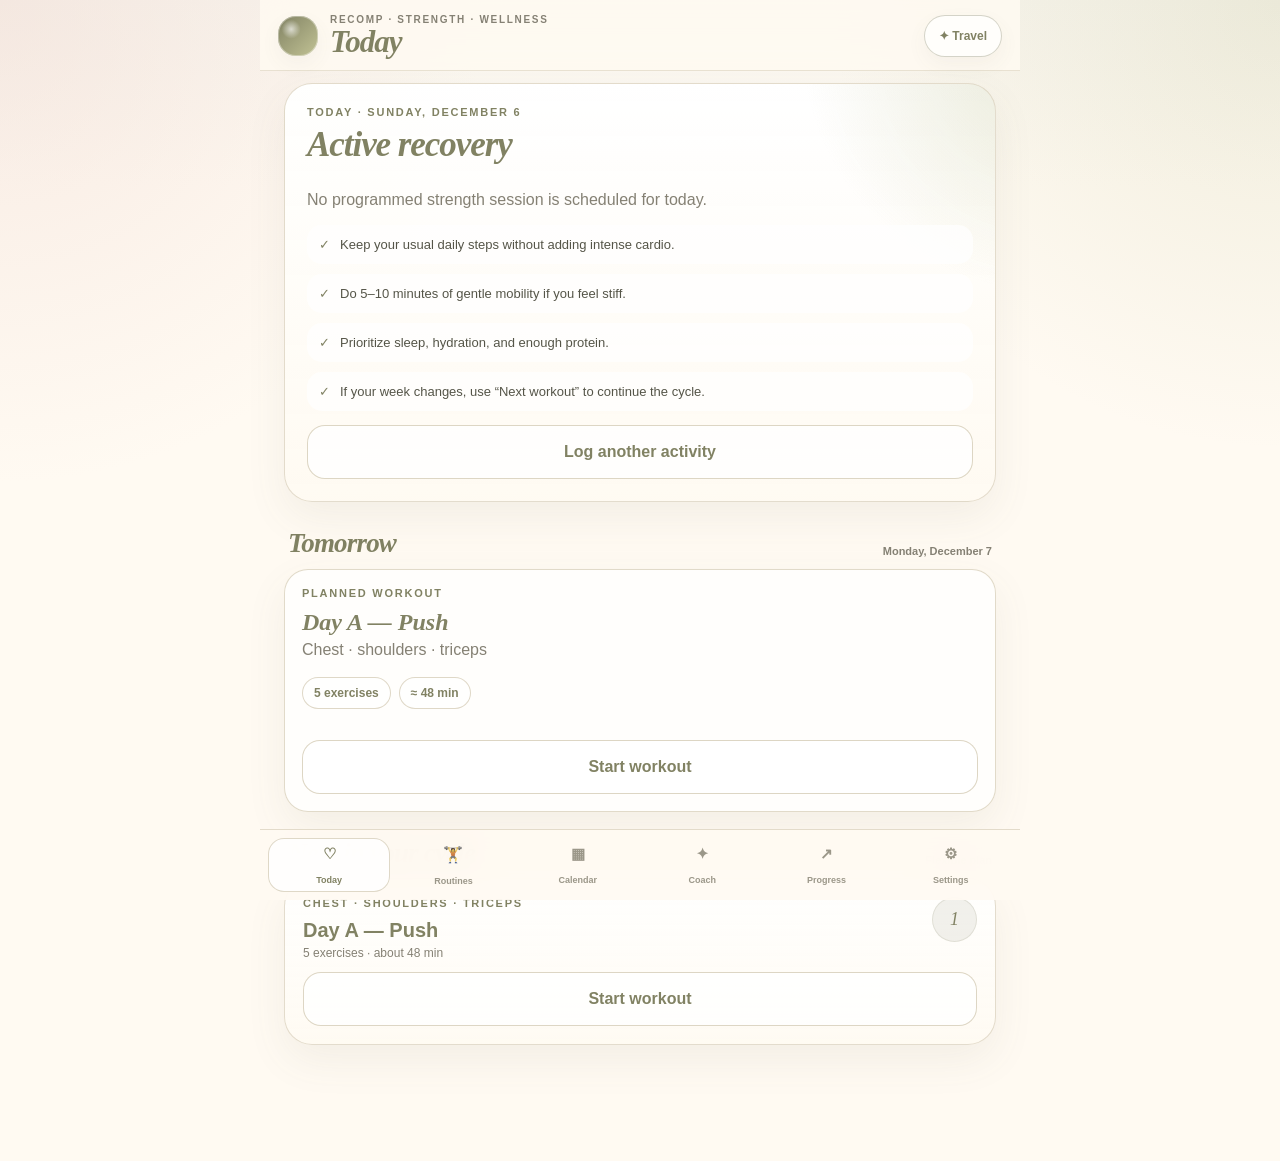
==== commit edf8738a: "Add files via upload" ====
--- a/index.html
+++ b/index.html
@@ -54,6 +54,9 @@
       <button class="nav-item" data-view="calendar" type="button">
         <span class="nav-icon">▦</span><span>Calendar</span>
       </button>
+      <button class="nav-item" data-view="coach" type="button">
+        <span class="nav-icon">✦</span><span>Coach</span>
+      </button>
       <button class="nav-item" data-view="history" type="button">
         <span class="nav-icon">↗</span><span>Progress</span>
       </button>
@@ -66,6 +69,7 @@
   <input id="import-input" type="file" accept="application/json" hidden>
   <div id="modal-root"></div>
 
+  <script src="./exercise-database.js"></script>
   <script src="./routine-data.js"></script>
   <script src="./app.js"></script>
 </body>
--- a/styles.css
+++ b/styles.css
@@ -468,7 +468,7 @@
   bottom: 0;
   width: min(100%, 760px);
   display: grid;
-  grid-template-columns: repeat(5, 1fr);
+  grid-template-columns: repeat(6, 1fr);
   gap: 4px;
   padding: 8px 8px calc(8px + var(--safe-bottom));
   border-top: 1px solid rgba(220,212,193,.8);
@@ -626,7 +626,7 @@
 
 /* Recomp Studio+ */
 .bottom-nav {
-  grid-template-columns: repeat(5, 1fr);
+  grid-template-columns: repeat(6, 1fr);
   gap: 2px;
 }
 .nav-item {
@@ -1271,3 +1271,176 @@
   .summary-grid { grid-template-columns: repeat(4, 1fr); }
   .exercise-progress-grid { grid-template-columns: repeat(2, 1fr); }
 }
+
+
+/* Recomp Studio+ v2 */
+.tomorrow-card,
+.coach-hero,
+.coach-card,
+.coach-volume-card,
+.coach-ask-card {
+  border: 1px solid rgba(220,212,193,.86);
+  border-radius: 24px;
+  background: rgba(255,255,255,.74);
+  box-shadow: var(--shadow-soft);
+}
+
+.tomorrow-card {
+  display: grid;
+  gap: 13px;
+  padding: 17px;
+}
+.tomorrow-card h3 {
+  margin: 0 0 5px;
+  color: var(--c-sage);
+  font-family: var(--display);
+  font-size: 24px;
+  font-style: italic;
+  font-weight: 600;
+}
+.tomorrow-card .secondary-btn { width: 100%; }
+
+.substitution-sheet { max-height: 92vh; }
+.replacement-section { margin-top: 16px; }
+.replacement-title {
+  display: flex;
+  justify-content: space-between;
+  gap: 10px;
+  margin-bottom: 8px;
+  color: var(--c-sage);
+  font-size: 12px;
+}
+.replacement-list { display: grid; gap: 7px; }
+.replacement-scroll {
+  max-height: 310px;
+  overflow-y: auto;
+  padding-right: 2px;
+}
+.replacement-option {
+  display: flex;
+  justify-content: space-between;
+  align-items: center;
+  gap: 10px;
+  width: 100%;
+  border: 1px solid rgba(220,212,193,.88);
+  border-radius: 15px;
+  padding: 10px 11px;
+  background: rgba(255,255,255,.78);
+  color: var(--c-ink);
+  text-align: left;
+}
+.replacement-option span:first-child {
+  display: grid;
+  gap: 3px;
+}
+.replacement-option strong { color: var(--c-sage); }
+.replacement-option small { color: var(--c-ink-soft); font-size: 9px; }
+.replacement-equipment {
+  max-width: 95px;
+  color: #9c7165;
+  font-size: 9px;
+  font-weight: 700;
+  text-align: right;
+}
+.custom-replacement {
+  display: grid;
+  gap: 8px;
+  margin-top: 17px;
+  border-top: 1px solid rgba(220,212,193,.75);
+  padding-top: 5px;
+}
+.reset-exercise-btn { margin-top: 12px; }
+.empty-state.compact { padding: 18px 10px; }
+
+.coach-hero {
+  padding: 20px;
+  background: linear-gradient(145deg, rgba(194,195,149,.2), rgba(255,255,255,.75));
+}
+.coach-hero h2 {
+  margin: 0 0 8px;
+  color: var(--c-sage);
+  font-family: var(--display);
+  font-size: 31px;
+  font-style: italic;
+  font-weight: 600;
+}
+.coach-grid {
+  display: grid;
+  grid-template-columns: repeat(2, minmax(0,1fr));
+  gap: 10px;
+  margin-top: 12px;
+}
+.coach-card { padding: 14px; }
+.coach-card h3 {
+  margin: 0 0 7px;
+  color: var(--c-sage);
+  font-size: 16px;
+  line-height: 1.2;
+}
+.coach-card p:last-child {
+  margin: 0;
+  color: var(--c-ink-soft);
+  font-size: 11px;
+  line-height: 1.45;
+}
+.coach-volume-card {
+  display: grid;
+  gap: 10px;
+  padding: 16px;
+}
+.muscle-volume-row {
+  display: grid;
+  grid-template-columns: 82px minmax(0,1fr) 30px;
+  align-items: center;
+  gap: 8px;
+  font-size: 11px;
+}
+.muscle-volume-row > span:first-child {
+  overflow: hidden;
+  color: var(--c-ink);
+  text-overflow: ellipsis;
+  white-space: nowrap;
+}
+.muscle-volume-track {
+  height: 9px;
+  overflow: hidden;
+  border-radius: 999px;
+  background: rgba(220,212,193,.55);
+}
+.muscle-volume-track span {
+  display: block;
+  height: 100%;
+  border-radius: inherit;
+  background: linear-gradient(90deg, var(--c-blush), var(--c-sage));
+}
+.muscle-volume-row strong {
+  color: var(--c-sage);
+  text-align: right;
+}
+.coach-ask-card { padding: 17px; }
+.coach-question-chips {
+  display: flex;
+  flex-wrap: wrap;
+  gap: 7px;
+  margin: 13px 0;
+}
+.coach-question-input {
+  width: 100%;
+  min-height: 120px;
+  resize: vertical;
+  margin-bottom: 11px;
+  border: 1px solid rgba(220,212,193,.95);
+  border-radius: 16px;
+  padding: 12px;
+  background: rgba(255,255,255,.84);
+  color: var(--c-ink);
+  line-height: 1.45;
+}
+.sound-help { margin: 8px 0 0; }
+
+@media (max-width: 390px) {
+  .nav-item { font-size: 8px; }
+  .nav-icon { font-size: 14px; }
+  .coach-grid { grid-template-columns: 1fr; }
+  .replacement-equipment { max-width: 78px; }
+}
